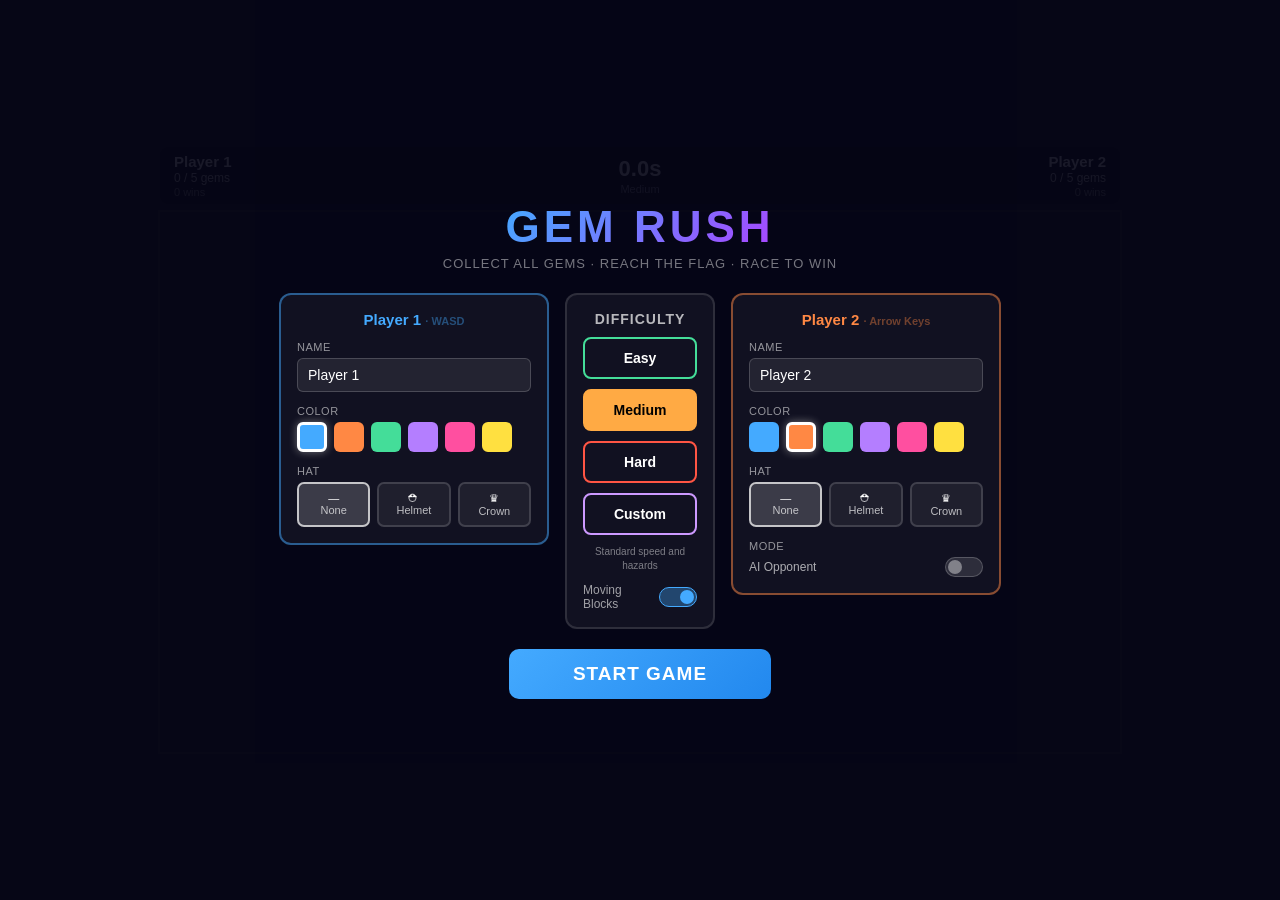
==== index.html @ c64da939 "Initial commit — Gem Rush 2-player HTML5 platformer Co-Authored-By: Claude Sonnet 4.6 <noreply@anthr" ====
<!DOCTYPE html>
<html lang="en">
<head>
  <meta charset="UTF-8">
  <title>Gem Rush</title>
  <link rel="stylesheet" href="css/style.css">
</head>
<body>

  <!-- ── HUD ── -->
  <div id="hud">
    <div class="hud-player" id="hud-p1">
      <span class="hud-name" id="h1-name">Player 1</span>
      <span class="hud-gems" id="h1-gems">0 / 5 gems</span>
      <span class="hud-wins" id="h1-wins">0 wins</span>
    </div>
    <div id="hud-center">
      <div id="timer-display">0.0s</div>
      <div id="diff-badge">Medium</div>
    </div>
    <div class="hud-player" id="hud-p2" style="align-items:flex-end">
      <span class="hud-name" id="h2-name">Player 2</span>
      <span class="hud-gems" id="h2-gems">0 / 5 gems</span>
      <span class="hud-wins" id="h2-wins">0 wins</span>
    </div>
  </div>

  <!-- ── Game canvas ── -->
  <canvas id="game" width="960" height="540"></canvas>
  <div id="game-controls" class="hidden">
    <button class="game-ctrl-btn" id="restart-btn">↺ Restart</button>
    <button class="game-ctrl-btn" id="menu-btn">⌂ Main Menu</button>
    <button class="game-ctrl-btn" id="debug-btn">⬡ AI Debug</button>
  </div>

  <!-- ── Setup overlay ── -->
  <div class="overlay" id="setup-overlay">
    <div id="setup-title">GEM RUSH</div>
    <div id="setup-sub">COLLECT ALL GEMS · REACH THE FLAG · RACE TO WIN</div>

    <div id="setup-grid">

      <!-- Player 1 -->
      <div class="player-card p1-card">
        <div class="card-title" style="color:#4af">Player 1 <span class="card-sub">· WASD</span></div>
        <div>
          <div class="field-label">NAME</div>
          <input class="name-input" id="p1-name" type="text" value="Player 1" maxlength="12" spellcheck="false">
        </div>
        <div>
          <div class="field-label">COLOR</div>
          <div class="color-row" id="p1-colors"></div>
        </div>
        <div>
          <div class="field-label">HAT</div>
          <div class="hat-row" id="p1-hats"></div>
        </div>
      </div>

      <!-- Difficulty -->
      <div id="diff-card">
        <h3>DIFFICULTY</h3>
        <button class="diff-btn diff-easy"            data-d="easy">Easy</button>
        <button class="diff-btn diff-medium selected" data-d="medium">Medium</button>
        <button class="diff-btn diff-hard"            data-d="hard">Hard</button>
        <button class="diff-btn diff-custom"          data-d="custom">Custom</button>
        <div id="diff-desc">Standard speed &amp; hazards</div>
        <div id="custom-panel" class="hidden">
          <div class="cp-row">
            <span class="cp-lbl">SPEED</span>
            <input type="range" id="c-speed" min="1" max="5" step="1" value="3">
            <span id="c-speed-val">3</span>
          </div>
          <div class="cp-row">
            <span class="cp-lbl">GEMS</span>
            <div class="cp-stepper">
              <button id="c-gems-dec">−</button>
              <span id="c-gems-val">5</span>
              <button id="c-gems-inc">+</button>
            </div>
          </div>
          <div class="cp-stack">
            <span class="cp-lbl">SPIKES</span>
            <div class="cp-obs">
              <button class="obs-btn" data-o="none">None</button>
              <button class="obs-btn selected" data-o="normal">Normal</button>
              <button class="obs-btn" data-o="heavy">Heavy</button>
            </div>
          </div>
        </div>
        <div id="moving-toggle-row">
          <span class="toggle-label">Moving Blocks</span>
          <label class="toggle-switch">
            <input type="checkbox" id="moving-toggle" checked>
            <span class="toggle-track"></span>
          </label>
        </div>
      </div>

      <!-- Player 2 -->
      <div class="player-card p2-card">
        <div class="card-title" style="color:#f84">Player 2 <span class="card-sub" id="p2-sub">· Arrow Keys</span></div>
        <div>
          <div class="field-label">NAME</div>
          <input class="name-input" id="p2-name" type="text" value="Player 2" maxlength="12" spellcheck="false">
        </div>
        <div>
          <div class="field-label">COLOR</div>
          <div class="color-row" id="p2-colors"></div>
        </div>
        <div>
          <div class="field-label">HAT</div>
          <div class="hat-row" id="p2-hats"></div>
        </div>
        <div>
          <div class="field-label">MODE</div>
          <div class="ai-row">
            <span class="ai-lbl">AI Opponent</span>
            <label class="toggle-switch">
              <input type="checkbox" id="ai-toggle">
              <span class="toggle-track"></span>
            </label>
          </div>
        </div>
      </div>

    </div>
    <button id="start-btn">START GAME</button>
  </div>

  <!-- ── Win overlay ── -->
  <div class="overlay hidden" id="win-overlay">
    <div id="win-title">Player 1 Wins!</div>
    <div id="win-time">Time: 0.00s</div>
    <div id="scoreboard">
      <h3>SCOREBOARD</h3>
      <div class="sb-row">
        <div><div class="sb-name" id="sb1-name">Player 1</div><div class="sb-label">WINS</div></div>
        <div class="sb-wins" id="sb1-wins">0</div>
      </div>
      <div class="sb-row">
        <div><div class="sb-name" id="sb2-name">Player 2</div><div class="sb-label">WINS</div></div>
        <div class="sb-wins" id="sb2-wins">0</div>
      </div>
    </div>
    <div class="win-btns">
      <button class="win-btn primary" id="again-btn">Play Again</button>
      <button class="win-btn"         id="settings-btn">Change Settings</button>
    </div>
  </div>

  <!-- Scripts loaded in dependency order -->
  <script src="js/constants.js"></script>
  <script src="js/state.js"></script>
  <script src="js/levelgen.js"></script>
  <script src="js/ai.js"></script>
  <script src="js/physics.js"></script>
  <script src="js/draw.js"></script>
  <script src="js/ui.js"></script>
  <script src="js/main.js"></script>

</body>
</html>
---- css/style.css ----
* { margin: 0; padding: 0; box-sizing: border-box; }
body {
  background: #0a0a1a;
  display: flex; flex-direction: column; align-items: center; justify-content: center;
  min-height: 100vh;
  font-family: 'Segoe UI', sans-serif;
  color: white;
}

/* ── HUD ── */
#hud {
  width: 960px; display: flex; justify-content: space-between; align-items: center;
  padding: 6px 14px; margin-bottom: 6px;
  background: rgba(0,0,0,0.55); border-radius: 8px;
}
.hud-player { display: flex; flex-direction: column; gap: 1px; }
#hud-p2 { align-items: flex-end; }
.hud-name { font-size: 15px; font-weight: bold; }
.hud-gems { font-size: 12px; opacity: 0.85; }
.hud-wins { font-size: 11px; opacity: 0.55; }
#hud-center { text-align: center; }
#timer-display { font-size: 22px; font-weight: bold; }
#diff-badge { font-size: 11px; opacity: 0.6; margin-top: 1px; }

canvas { border: 2px solid #222; display: block; }

/* ── In-game controls ── */
#game-controls { width: 960px; display: flex; justify-content: flex-end; gap: 8px; margin-top: 8px; }
#game-controls.hidden { display: none; }
.game-ctrl-btn {
  padding: 6px 16px; font-size: 12px;
  border: 1px solid rgba(255,255,255,0.2); border-radius: 6px;
  background: rgba(255,255,255,0.07); color: rgba(255,255,255,0.6);
  cursor: pointer; transition: all 0.13s;
}
.game-ctrl-btn:hover { background: rgba(255,255,255,0.15); color: white; border-color: rgba(255,255,255,0.4); }

/* ── Overlays (shared) ── */
.overlay {
  position: fixed; top: 0; left: 0; width: 100%; height: 100%;
  background: rgba(6,6,22,0.92);
  display: flex; flex-direction: column; align-items: center; justify-content: center;
  z-index: 100; padding: 20px;
}
.overlay.hidden { display: none; }

/* ── Setup screen ── */
#setup-title {
  font-size: 44px; font-weight: 900; letter-spacing: 4px; margin-bottom: 4px;
  background: linear-gradient(135deg,#4af,#a4f);
  -webkit-background-clip: text; background-clip: text; -webkit-text-fill-color: transparent;
}
#setup-sub { font-size: 13px; opacity: 0.45; margin-bottom: 22px; letter-spacing: 1px; }

#setup-grid { display: grid; grid-template-columns: 270px 150px 270px; gap: 16px; align-items: start; }

.player-card {
  background: rgba(255,255,255,0.05); border: 2px solid;
  border-radius: 12px; padding: 16px;
  display: flex; flex-direction: column; gap: 13px;
}
.p1-card { border-color: rgba(68,170,255,0.5); }
.p2-card { border-color: rgba(255,136,68,0.5); }
.card-title { font-size: 15px; font-weight: bold; text-align: center; }
.card-sub  { font-size: 11px; opacity: 0.4; }
.field-label { font-size: 11px; opacity: 0.55; margin-bottom: 5px; letter-spacing: 0.5px; }

.name-input {
  width: 100%; padding: 8px 10px;
  background: rgba(255,255,255,0.08); border: 1px solid rgba(255,255,255,0.18);
  border-radius: 6px; color: white; font-size: 14px; outline: none;
}
.name-input:focus { border-color: rgba(255,255,255,0.45); background: rgba(255,255,255,0.12); }

.color-row { display: flex; gap: 7px; flex-wrap: wrap; }
.swatch {
  width: 30px; height: 30px; border-radius: 6px; cursor: pointer;
  border: 3px solid transparent; transition: transform 0.12s, border-color 0.12s;
}
.swatch:hover { transform: scale(1.15); }
.swatch.selected { border-color: #fff; box-shadow: 0 0 8px rgba(255,255,255,0.4); }

.hat-row { display: flex; gap: 7px; }
.hat-btn {
  flex: 1; padding: 8px 4px;
  background: rgba(255,255,255,0.06); border: 2px solid rgba(255,255,255,0.15);
  border-radius: 7px; color: white; cursor: pointer; font-size: 11px; text-align: center;
  transition: all 0.12s;
}
.hat-btn:hover { background: rgba(255,255,255,0.12); }
.hat-btn.selected { border-color: rgba(255,255,255,0.7); background: rgba(255,255,255,0.18); }

#diff-card {
  background: rgba(255,255,255,0.05); border: 2px solid rgba(255,255,255,0.12);
  border-radius: 12px; padding: 16px;
  display: flex; flex-direction: column; align-items: center; gap: 10px;
}
#diff-card h3 { font-size: 14px; opacity: 0.7; letter-spacing: 1px; }
.diff-btn {
  width: 100%; padding: 11px 8px; border: 2px solid; border-radius: 8px;
  cursor: pointer; font-size: 14px; font-weight: bold;
  background: transparent; color: white; transition: all 0.14s;
}
.diff-btn:hover { opacity: 0.75; }
.diff-btn.selected { color: #000 !important; }
.diff-easy           { border-color: #4d9; }
.diff-easy.selected  { background: #4d9; }
.diff-medium         { border-color: #fa4; }
.diff-medium.selected{ background: #fa4; }
.diff-hard           { border-color: #f54; }
.diff-hard.selected  { background: #f54; }
.diff-custom         { border-color: #c9f; }
.diff-custom.selected{ background: #c9f; }

#custom-panel {
  width: 100%; display: flex; flex-direction: column; gap: 9px;
  border-top: 1px solid rgba(255,255,255,0.1); padding-top: 9px;
}
#custom-panel.hidden { display: none; }
.cp-row { display: flex; align-items: center; gap: 6px; }
.cp-stack { display: flex; flex-direction: column; gap: 5px; }
.cp-lbl { font-size: 9px; opacity: 0.55; letter-spacing: 0.5px; white-space: nowrap; flex-shrink: 0; }
#c-speed { flex: 1; min-width: 0; accent-color: #c9f; }
#c-speed-val { font-size: 11px; min-width: 12px; text-align: right; opacity: 0.8; flex-shrink: 0; }
.cp-stepper { display: flex; align-items: center; gap: 5px; margin-left: auto; }
.cp-stepper button {
  width: 22px; height: 22px; border-radius: 5px;
  border: 1px solid rgba(255,255,255,0.2); background: rgba(255,255,255,0.07);
  color: white; cursor: pointer; font-size: 15px; line-height: 1;
  transition: background 0.12s;
}
.cp-stepper button:hover { background: rgba(255,255,255,0.18); }
#c-gems-val { font-size: 14px; font-weight: bold; min-width: 18px; text-align: center; }
.cp-obs { display: flex; gap: 3px; }
.obs-btn {
  flex: 1; padding: 5px 3px; font-size: 9px; font-weight: bold; letter-spacing: 0.3px;
  border: 1px solid rgba(201,153,255,0.35); border-radius: 5px;
  background: transparent; color: rgba(255,255,255,0.55); cursor: pointer; transition: all 0.12s;
}
.obs-btn:hover { background: rgba(201,153,255,0.15); color: white; }
.obs-btn.selected { background: rgba(201,153,255,0.28); border-color: #c9f; color: white; }
#diff-desc { font-size: 10px; opacity: 0.45; text-align: center; line-height: 1.4; min-height: 28px; }
#moving-toggle-row, .ai-row {
  display: flex; align-items: center; justify-content: space-between;
  width: 100%; gap: 10px;
}
.ai-lbl { font-size: 12px; opacity: 0.65; }
.toggle-label { font-size: 12px; opacity: 0.6; }
.toggle-switch { position: relative; width: 38px; height: 20px; flex-shrink: 0; }
.toggle-switch input { opacity: 0; width: 0; height: 0; position: absolute; }
.toggle-track {
  position: absolute; inset: 0; border-radius: 20px; cursor: pointer;
  background: rgba(255,255,255,0.12); border: 1px solid rgba(255,255,255,0.2);
  transition: background 0.18s, border-color 0.18s;
}
.toggle-track::before {
  content: ''; position: absolute;
  width: 14px; height: 14px; border-radius: 50%;
  background: rgba(255,255,255,0.4); top: 2px; left: 2px;
  transition: transform 0.18s, background 0.18s;
}
.toggle-switch input:checked + .toggle-track { background: rgba(68,170,255,0.35); border-color: #4af; }
.toggle-switch input:checked + .toggle-track::before { transform: translateX(18px); background: #4af; }

#start-btn {
  margin-top: 20px; padding: 14px 64px; font-size: 19px; font-weight: bold;
  background: linear-gradient(135deg,#4af,#28e); border: none; border-radius: 10px;
  color: white; cursor: pointer; letter-spacing: 1px; transition: transform 0.1s, opacity 0.1s;
}
#start-btn:hover  { transform: scale(1.04); opacity: 0.9; }
#start-btn:active { transform: scale(0.97); }

/* ── Win screen ── */
#win-title { font-size: 54px; font-weight: 900; letter-spacing: 2px; }
#win-time  { font-size: 18px; opacity: 0.65; margin-bottom: 8px; }

#scoreboard { background: rgba(255,255,255,0.07); border-radius: 12px; padding: 18px 44px; min-width: 280px; }
#scoreboard h3 { font-size: 13px; letter-spacing: 2px; opacity: 0.5; text-align: center; margin-bottom: 12px; }
.sb-row {
  display: flex; justify-content: space-between; align-items: center;
  padding: 9px 0; border-top: 1px solid rgba(255,255,255,0.08); gap: 24px;
}
.sb-name  { font-weight: bold; font-size: 16px; }
.sb-wins  { font-size: 26px; font-weight: 900; min-width: 32px; text-align: right; }
.sb-label { font-size: 10px; opacity: 0.4; }

.win-btns { display: flex; gap: 12px; margin-top: 16px; }
.win-btn {
  padding: 11px 26px; font-size: 15px;
  border: 2px solid rgba(255,255,255,0.25); border-radius: 8px;
  background: transparent; color: white; cursor: pointer; transition: all 0.14s;
}
.win-btn:hover { background: rgba(255,255,255,0.12); border-color: rgba(255,255,255,0.5); }
.win-btn.primary { background: rgba(255,255,255,0.15); }
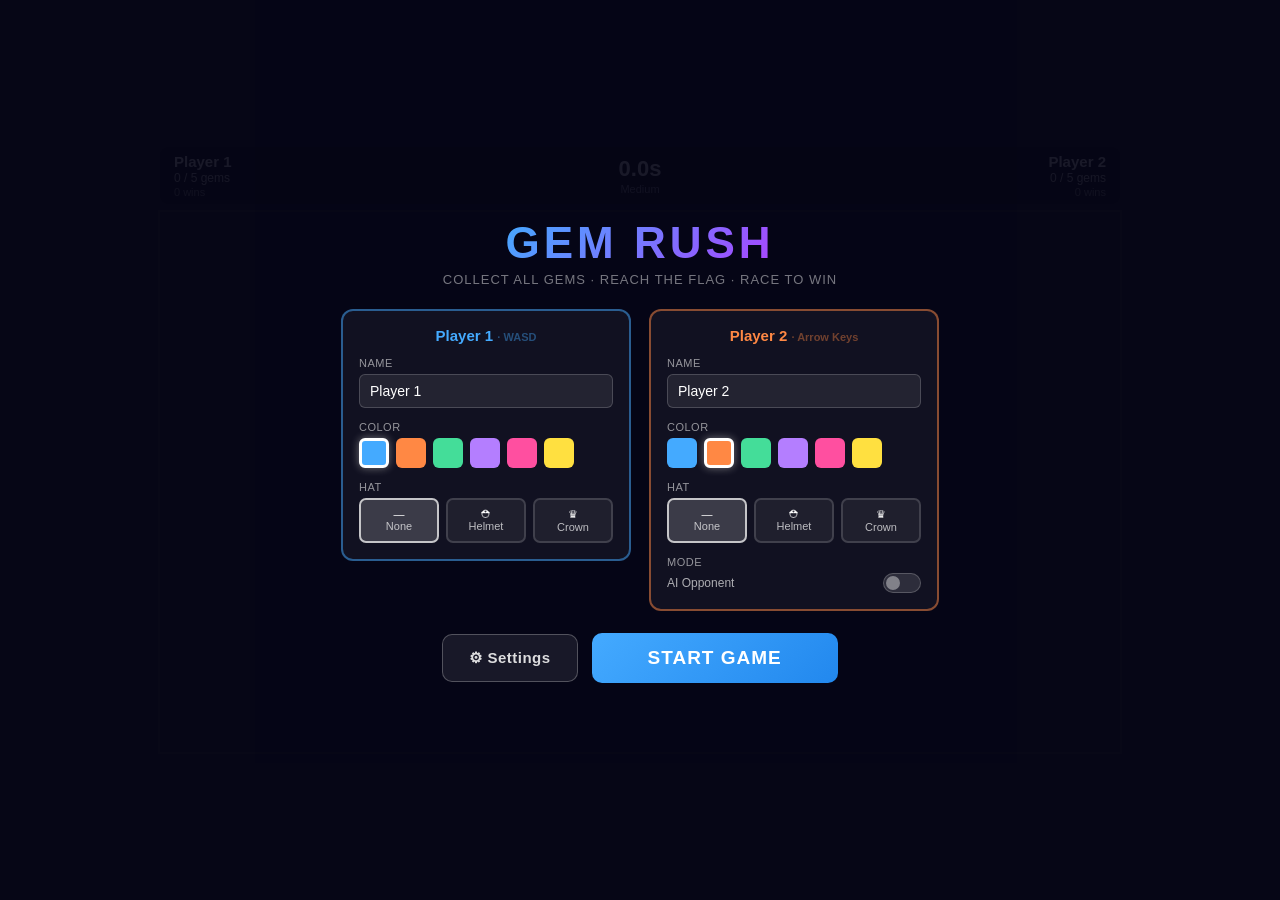
==== commit b2b8eec5: "changed the menus and added more4 difficulty options" ====
--- a/index.html
+++ b/index.html
@@ -33,12 +33,12 @@
     <button class="game-ctrl-btn" id="debug-btn">⬡ AI Debug</button>
   </div>
 
-  <!-- ── Setup overlay ── -->
-  <div class="overlay" id="setup-overlay">
+  <!-- ── Main menu ── -->
+  <div class="overlay" id="menu-overlay">
     <div id="setup-title">GEM RUSH</div>
     <div id="setup-sub">COLLECT ALL GEMS · REACH THE FLAG · RACE TO WIN</div>
 
-    <div id="setup-grid">
+    <div id="menu-grid">
 
       <!-- Player 1 -->
       <div class="player-card p1-card">
@@ -54,46 +54,6 @@
         <div>
           <div class="field-label">HAT</div>
           <div class="hat-row" id="p1-hats"></div>
-        </div>
-      </div>
-
-      <!-- Difficulty -->
-      <div id="diff-card">
-        <h3>DIFFICULTY</h3>
-        <button class="diff-btn diff-easy"            data-d="easy">Easy</button>
-        <button class="diff-btn diff-medium selected" data-d="medium">Medium</button>
-        <button class="diff-btn diff-hard"            data-d="hard">Hard</button>
-        <button class="diff-btn diff-custom"          data-d="custom">Custom</button>
-        <div id="diff-desc">Standard speed &amp; hazards</div>
-        <div id="custom-panel" class="hidden">
-          <div class="cp-row">
-            <span class="cp-lbl">SPEED</span>
-            <input type="range" id="c-speed" min="1" max="5" step="1" value="3">
-            <span id="c-speed-val">3</span>
-          </div>
-          <div class="cp-row">
-            <span class="cp-lbl">GEMS</span>
-            <div class="cp-stepper">
-              <button id="c-gems-dec">−</button>
-              <span id="c-gems-val">5</span>
-              <button id="c-gems-inc">+</button>
-            </div>
-          </div>
-          <div class="cp-stack">
-            <span class="cp-lbl">SPIKES</span>
-            <div class="cp-obs">
-              <button class="obs-btn" data-o="none">None</button>
-              <button class="obs-btn selected" data-o="normal">Normal</button>
-              <button class="obs-btn" data-o="heavy">Heavy</button>
-            </div>
-          </div>
-        </div>
-        <div id="moving-toggle-row">
-          <span class="toggle-label">Moving Blocks</span>
-          <label class="toggle-switch">
-            <input type="checkbox" id="moving-toggle" checked>
-            <span class="toggle-track"></span>
-          </label>
         </div>
       </div>
 
@@ -125,7 +85,91 @@
       </div>
 
     </div>
-    <button id="start-btn">START GAME</button>
+
+    <div class="menu-btns">
+      <button id="open-settings-btn">⚙ Settings</button>
+      <button id="start-btn">START GAME</button>
+    </div>
+  </div>
+
+  <!-- ── Settings menu ── -->
+  <div class="overlay hidden" id="settings-overlay">
+    <div id="settings-title">SETTINGS</div>
+
+    <div id="settings-panel">
+
+      <!-- Difficulty presets -->
+      <div class="set-section">
+        <div class="set-section-title">DIFFICULTY PRESET</div>
+        <div class="preset-row">
+          <button class="preset-btn preset-easy"   data-p="easy">Easy</button>
+          <button class="preset-btn preset-medium" data-p="medium">Medium</button>
+          <button class="preset-btn preset-hard"   data-p="hard">Hard</button>
+        </div>
+        <div class="set-hint">Presets fill the options below — tweak any of them to make it your own.</div>
+      </div>
+
+      <!-- Movement -->
+      <div class="set-section">
+        <div class="set-section-title">MOVEMENT</div>
+        <div class="set-row">
+          <span class="set-lbl">Speed</span>
+          <input type="range" id="set-speed" min="1" max="5" step="1" value="3">
+          <span class="set-val" id="set-speed-val">Normal</span>
+        </div>
+        <div class="set-row">
+          <span class="set-lbl">Jump Height</span>
+          <input type="range" id="set-jump" min="1" max="5" step="1" value="2">
+          <span class="set-val" id="set-jump-val">Normal</span>
+        </div>
+      </div>
+
+      <!-- Level -->
+      <div class="set-section">
+        <div class="set-section-title">LEVEL</div>
+        <div class="set-row">
+          <span class="set-lbl">Blocks</span>
+          <input type="range" id="set-plat" min="1" max="5" step="1" value="3">
+          <span class="set-val" id="set-plat-val">Normal</span>
+        </div>
+        <div class="set-row">
+          <span class="set-lbl">Gems</span>
+          <div class="stepper">
+            <button id="set-gems-dec">−</button>
+            <span id="set-gems-val">5</span>
+            <button id="set-gems-inc">+</button>
+          </div>
+        </div>
+      </div>
+
+      <!-- Hazards -->
+      <div class="set-section">
+        <div class="set-section-title">HAZARDS</div>
+        <div class="set-row set-row-stack">
+          <span class="set-lbl">Spikes</span>
+          <div class="seg">
+            <button class="spike-btn" data-s="none">None</button>
+            <button class="spike-btn selected" data-s="normal">Normal</button>
+            <button class="spike-btn" data-s="heavy">Heavy</button>
+          </div>
+        </div>
+        <div class="set-row">
+          <span class="set-lbl">Moving Platforms</span>
+          <label class="toggle-switch">
+            <input type="checkbox" id="set-moving" checked>
+            <span class="toggle-track"></span>
+          </label>
+        </div>
+        <div class="set-row" id="moving-speed-row">
+          <span class="set-lbl">Platform Speed</span>
+          <input type="range" id="set-moving-speed" min="1" max="5" step="1" value="3">
+          <span class="set-val" id="set-moving-speed-val">Normal</span>
+        </div>
+      </div>
+
+    </div>
+
+    <button id="settings-done">DONE</button>
   </div>
 
   <!-- ── Win overlay ── -->
@@ -145,17 +189,19 @@
     </div>
     <div class="win-btns">
       <button class="win-btn primary" id="again-btn">Play Again</button>
-      <button class="win-btn"         id="settings-btn">Change Settings</button>
+      <button class="win-btn"         id="settings-btn">Main Menu</button>
     </div>
   </div>
 
   <!-- Scripts loaded in dependency order -->
   <script src="js/constants.js"></script>
+  <script src="js/jump.js"></script>
   <script src="js/state.js"></script>
   <script src="js/levelgen.js"></script>
   <script src="js/ai.js"></script>
   <script src="js/physics.js"></script>
   <script src="js/draw.js"></script>
+  <script src="js/menu.js"></script>
   <script src="js/ui.js"></script>
   <script src="js/main.js"></script>
 
--- a/css/style.css
+++ b/css/style.css
@@ -52,7 +52,7 @@
 }
 #setup-sub { font-size: 13px; opacity: 0.45; margin-bottom: 22px; letter-spacing: 1px; }
 
-#setup-grid { display: grid; grid-template-columns: 270px 150px 270px; gap: 16px; align-items: start; }
+#menu-grid { display: grid; grid-template-columns: 290px 290px; gap: 18px; align-items: start; }
 
 .player-card {
   background: rgba(255,255,255,0.05); border: 2px solid;
@@ -90,62 +90,11 @@
 .hat-btn:hover { background: rgba(255,255,255,0.12); }
 .hat-btn.selected { border-color: rgba(255,255,255,0.7); background: rgba(255,255,255,0.18); }
 
-#diff-card {
-  background: rgba(255,255,255,0.05); border: 2px solid rgba(255,255,255,0.12);
-  border-radius: 12px; padding: 16px;
-  display: flex; flex-direction: column; align-items: center; gap: 10px;
-}
-#diff-card h3 { font-size: 14px; opacity: 0.7; letter-spacing: 1px; }
-.diff-btn {
-  width: 100%; padding: 11px 8px; border: 2px solid; border-radius: 8px;
-  cursor: pointer; font-size: 14px; font-weight: bold;
-  background: transparent; color: white; transition: all 0.14s;
-}
-.diff-btn:hover { opacity: 0.75; }
-.diff-btn.selected { color: #000 !important; }
-.diff-easy           { border-color: #4d9; }
-.diff-easy.selected  { background: #4d9; }
-.diff-medium         { border-color: #fa4; }
-.diff-medium.selected{ background: #fa4; }
-.diff-hard           { border-color: #f54; }
-.diff-hard.selected  { background: #f54; }
-.diff-custom         { border-color: #c9f; }
-.diff-custom.selected{ background: #c9f; }
-
-#custom-panel {
-  width: 100%; display: flex; flex-direction: column; gap: 9px;
-  border-top: 1px solid rgba(255,255,255,0.1); padding-top: 9px;
-}
-#custom-panel.hidden { display: none; }
-.cp-row { display: flex; align-items: center; gap: 6px; }
-.cp-stack { display: flex; flex-direction: column; gap: 5px; }
-.cp-lbl { font-size: 9px; opacity: 0.55; letter-spacing: 0.5px; white-space: nowrap; flex-shrink: 0; }
-#c-speed { flex: 1; min-width: 0; accent-color: #c9f; }
-#c-speed-val { font-size: 11px; min-width: 12px; text-align: right; opacity: 0.8; flex-shrink: 0; }
-.cp-stepper { display: flex; align-items: center; gap: 5px; margin-left: auto; }
-.cp-stepper button {
-  width: 22px; height: 22px; border-radius: 5px;
-  border: 1px solid rgba(255,255,255,0.2); background: rgba(255,255,255,0.07);
-  color: white; cursor: pointer; font-size: 15px; line-height: 1;
-  transition: background 0.12s;
-}
-.cp-stepper button:hover { background: rgba(255,255,255,0.18); }
-#c-gems-val { font-size: 14px; font-weight: bold; min-width: 18px; text-align: center; }
-.cp-obs { display: flex; gap: 3px; }
-.obs-btn {
-  flex: 1; padding: 5px 3px; font-size: 9px; font-weight: bold; letter-spacing: 0.3px;
-  border: 1px solid rgba(201,153,255,0.35); border-radius: 5px;
-  background: transparent; color: rgba(255,255,255,0.55); cursor: pointer; transition: all 0.12s;
-}
-.obs-btn:hover { background: rgba(201,153,255,0.15); color: white; }
-.obs-btn.selected { background: rgba(201,153,255,0.28); border-color: #c9f; color: white; }
-#diff-desc { font-size: 10px; opacity: 0.45; text-align: center; line-height: 1.4; min-height: 28px; }
-#moving-toggle-row, .ai-row {
+.ai-row {
   display: flex; align-items: center; justify-content: space-between;
   width: 100%; gap: 10px;
 }
 .ai-lbl { font-size: 12px; opacity: 0.65; }
-.toggle-label { font-size: 12px; opacity: 0.6; }
 .toggle-switch { position: relative; width: 38px; height: 20px; flex-shrink: 0; }
 .toggle-switch input { opacity: 0; width: 0; height: 0; position: absolute; }
 .toggle-track {
@@ -162,13 +111,102 @@
 .toggle-switch input:checked + .toggle-track { background: rgba(68,170,255,0.35); border-color: #4af; }
 .toggle-switch input:checked + .toggle-track::before { transform: translateX(18px); background: #4af; }
 
+/* ── Menu buttons ── */
+.menu-btns { display: flex; gap: 14px; margin-top: 22px; align-items: center; }
+
 #start-btn {
-  margin-top: 20px; padding: 14px 64px; font-size: 19px; font-weight: bold;
+  padding: 14px 56px; font-size: 19px; font-weight: bold;
   background: linear-gradient(135deg,#4af,#28e); border: none; border-radius: 10px;
   color: white; cursor: pointer; letter-spacing: 1px; transition: transform 0.1s, opacity 0.1s;
 }
 #start-btn:hover  { transform: scale(1.04); opacity: 0.9; }
 #start-btn:active { transform: scale(0.97); }
+
+#open-settings-btn {
+  padding: 14px 26px; font-size: 15px; font-weight: bold;
+  background: rgba(255,255,255,0.08); border: 1px solid rgba(255,255,255,0.25);
+  border-radius: 10px; color: rgba(255,255,255,0.85); cursor: pointer;
+  letter-spacing: 0.5px; transition: all 0.13s;
+}
+#open-settings-btn:hover { background: rgba(255,255,255,0.16); border-color: rgba(255,255,255,0.5); color: #fff; }
+
+/* ── Settings screen ── */
+#settings-title {
+  font-size: 34px; font-weight: 900; letter-spacing: 3px; margin-bottom: 18px;
+  background: linear-gradient(135deg,#c9f,#7af);
+  -webkit-background-clip: text; background-clip: text; -webkit-text-fill-color: transparent;
+}
+
+#settings-panel {
+  width: 460px; max-width: 92vw;
+  display: flex; flex-direction: column; gap: 14px;
+}
+
+.set-section {
+  background: rgba(255,255,255,0.05); border: 1px solid rgba(255,255,255,0.12);
+  border-radius: 12px; padding: 14px 18px;
+  display: flex; flex-direction: column; gap: 11px;
+}
+.set-section-title {
+  font-size: 11px; font-weight: bold; letter-spacing: 1.5px;
+  color: rgba(255,255,255,0.5);
+}
+.set-hint { font-size: 11px; opacity: 0.4; line-height: 1.4; }
+
+.set-row { display: flex; align-items: center; gap: 14px; }
+.set-row-stack { flex-direction: column; align-items: stretch; gap: 7px; }
+.set-lbl { font-size: 14px; flex: 0 0 130px; opacity: 0.9; }
+.set-row-stack .set-lbl { flex: none; opacity: 0.55; font-size: 12px; }
+.set-row input[type="range"] { flex: 1; min-width: 0; accent-color: #c9f; cursor: pointer; }
+.set-val {
+  flex: 0 0 84px; text-align: right; font-size: 13px; font-weight: bold; color: #d9b8ff;
+}
+.set-row.disabled { opacity: 0.4; }
+
+/* Preset buttons */
+.preset-row { display: flex; gap: 8px; }
+.preset-btn {
+  flex: 1; padding: 11px 8px; border: 2px solid; border-radius: 8px;
+  cursor: pointer; font-size: 14px; font-weight: bold;
+  background: transparent; color: white; transition: all 0.14s;
+}
+.preset-btn:hover { opacity: 0.78; }
+.preset-btn.selected { color: #000 !important; }
+.preset-easy            { border-color: #4d9; }
+.preset-easy.selected   { background: #4d9; }
+.preset-medium          { border-color: #fa4; }
+.preset-medium.selected { background: #fa4; }
+.preset-hard            { border-color: #f54; }
+.preset-hard.selected   { background: #f54; }
+
+/* Gems stepper */
+.stepper { display: flex; align-items: center; gap: 10px; margin-left: auto; }
+.stepper button {
+  width: 28px; height: 28px; border-radius: 6px;
+  border: 1px solid rgba(255,255,255,0.2); background: rgba(255,255,255,0.07);
+  color: white; cursor: pointer; font-size: 18px; line-height: 1;
+  transition: background 0.12s;
+}
+.stepper button:hover { background: rgba(255,255,255,0.18); }
+#set-gems-val { font-size: 16px; font-weight: bold; min-width: 22px; text-align: center; }
+
+/* Spikes segmented control */
+.seg { display: flex; gap: 5px; }
+.spike-btn {
+  flex: 1; padding: 8px 4px; font-size: 12px; font-weight: bold; letter-spacing: 0.3px;
+  border: 1px solid rgba(201,153,255,0.35); border-radius: 6px;
+  background: transparent; color: rgba(255,255,255,0.6); cursor: pointer; transition: all 0.12s;
+}
+.spike-btn:hover { background: rgba(201,153,255,0.15); color: white; }
+.spike-btn.selected { background: rgba(201,153,255,0.28); border-color: #c9f; color: white; }
+
+#settings-done {
+  margin-top: 20px; padding: 13px 56px; font-size: 17px; font-weight: bold;
+  background: linear-gradient(135deg,#c9f,#7af); border: none; border-radius: 10px;
+  color: #14102a; cursor: pointer; letter-spacing: 1px; transition: transform 0.1s, opacity 0.1s;
+}
+#settings-done:hover  { transform: scale(1.04); opacity: 0.92; }
+#settings-done:active { transform: scale(0.97); }
 
 /* ── Win screen ── */
 #win-title { font-size: 54px; font-weight: 900; letter-spacing: 2px; }
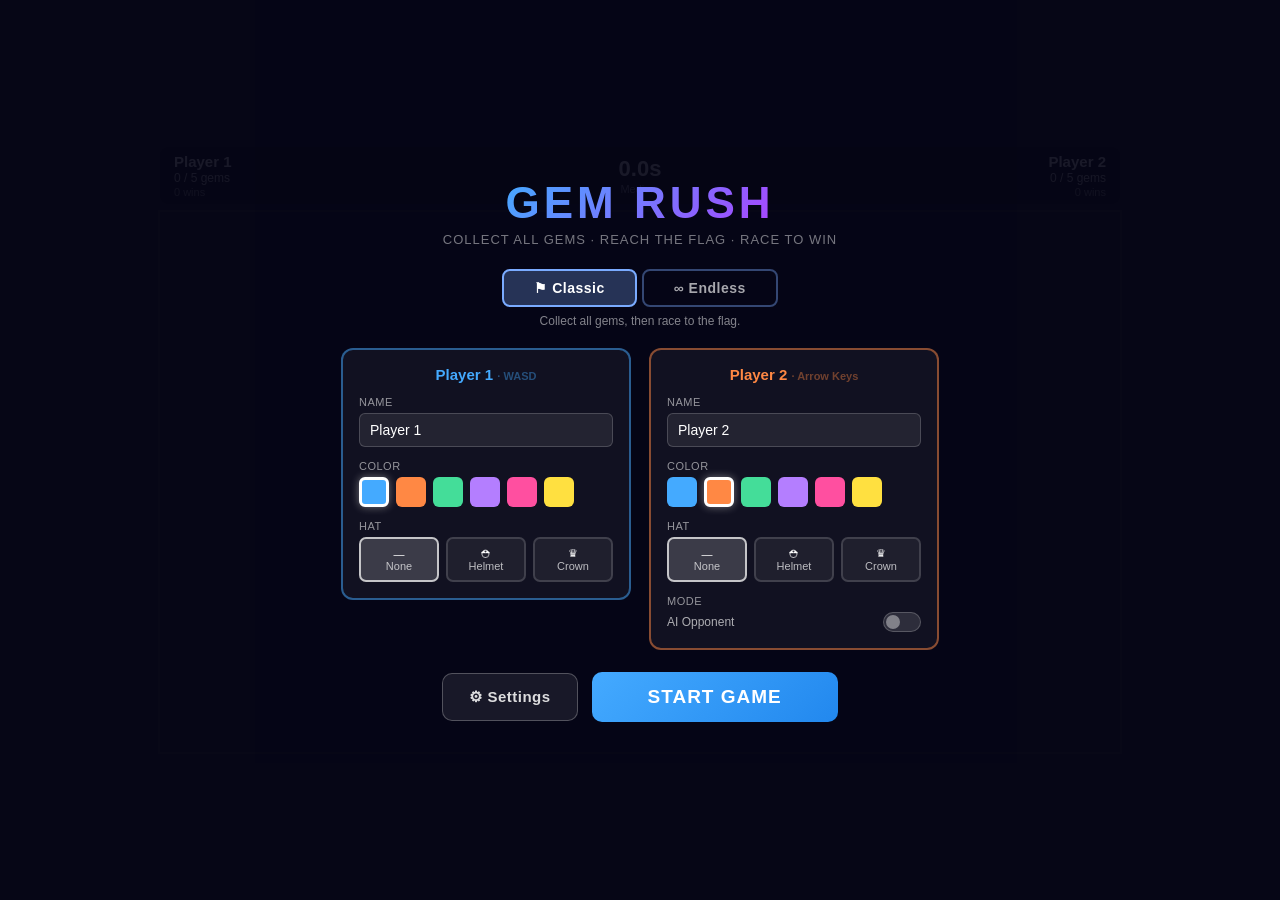
==== commit e627edc4: "new changes" ====
--- a/index.html
+++ b/index.html
@@ -38,6 +38,14 @@
     <div id="setup-title">GEM RUSH</div>
     <div id="setup-sub">COLLECT ALL GEMS · REACH THE FLAG · RACE TO WIN</div>
 
+    <div id="mode-select">
+      <div class="seg mode-seg">
+        <button class="mode-btn selected" data-m="classic">⚑ Classic</button>
+        <button class="mode-btn" data-m="endless">∞ Endless</button>
+      </div>
+      <div id="mode-desc">Collect all gems, then race to the flag.</div>
+    </div>
+
     <div id="menu-grid">
 
       <!-- Player 1 -->
@@ -140,6 +148,20 @@
             <button id="set-gems-inc">+</button>
           </div>
         </div>
+      </div>
+
+      <!-- Endless mode -->
+      <div class="set-section" id="endless-section">
+        <div class="set-section-title">ENDLESS MODE</div>
+        <div class="set-row">
+          <span class="set-lbl">Time Limit</span>
+          <div class="stepper">
+            <button id="set-time-dec">−</button>
+            <span id="set-time-val">90s</span>
+            <button id="set-time-inc">+</button>
+          </div>
+        </div>
+        <div class="set-hint">Split-screen — both players race to grab the most gems before time runs out.</div>
       </div>
 
       <!-- Hazards -->
@@ -198,6 +220,7 @@
   <script src="js/jump.js"></script>
   <script src="js/state.js"></script>
   <script src="js/levelgen.js"></script>
+  <script src="js/endlessgen.js"></script>
   <script src="js/ai.js"></script>
   <script src="js/physics.js"></script>
   <script src="js/draw.js"></script>
--- a/css/style.css
+++ b/css/style.css
@@ -52,6 +52,18 @@
 }
 #setup-sub { font-size: 13px; opacity: 0.45; margin-bottom: 22px; letter-spacing: 1px; }
 
+/* Game-mode selector (main menu) */
+#mode-select { display: flex; flex-direction: column; align-items: center; gap: 7px; margin-bottom: 20px; }
+.mode-seg { gap: 8px; }
+.mode-btn {
+  padding: 9px 30px; font-size: 14px; font-weight: bold; letter-spacing: 0.5px;
+  border: 2px solid rgba(122,170,255,0.4); border-radius: 8px;
+  background: transparent; color: rgba(255,255,255,0.65); cursor: pointer; transition: all 0.13s;
+}
+.mode-btn:hover { background: rgba(122,170,255,0.14); color: #fff; }
+.mode-btn.selected { background: rgba(122,170,255,0.28); border-color: #7aabff; color: #fff; }
+#mode-desc { font-size: 12px; opacity: 0.5; }
+
 #menu-grid { display: grid; grid-template-columns: 290px 290px; gap: 18px; align-items: start; }
 
 .player-card {
